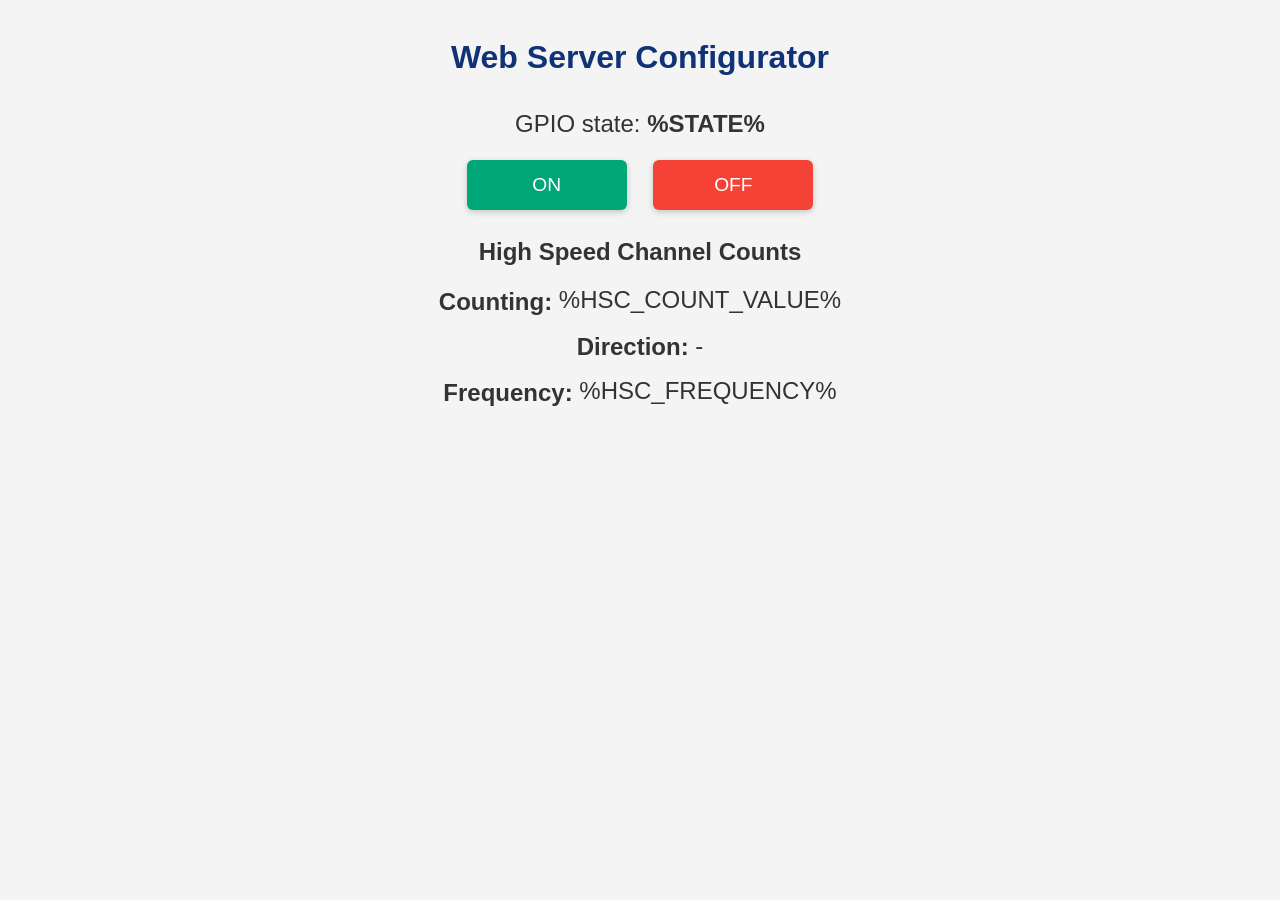
==== data/index.html @ 6841a21e "initial commit" ====
<!DOCTYPE html>
<html>
<head>
  <meta charset="UTF-8">
  <title>Web Server Configurator</title>
  <meta name="viewport" content="width=device-width, initial-scale=1">
  <link rel="stylesheet" type="text/css" href="style.css">
</head>
<body>
  <h1>Web Server Configurator</h1>

  <p>GPIO state: <strong><span id="state">%STATE%</span></strong></p>
  <p>
    <button class="button" id="btn-on" data-path="/on">ON</button>
    <button class="button button2" id="btn-off" data-path="/off">OFF</button>
  </p>

  <h2>
    <span class="sensor-labels">High Speed Channel Counts</span>
  </h2>

  <p>
    <span class="sensor-labels">Counting:</span>
    <span id="counter">%HSC_COUNT_VALUE%</span>
    
    
  </p>

  <p>
  <span class="sensor-labels">Direction:</span>
  <span id="direction">-</span>
  </p>
  
  <p>
    <span class="sensor-labels">Frequency:</span>
    <span id="frequency">%HSC_FREQUENCY%</span>
  </p>

  <!-- Scripts placed at end so DOM elements exist -->
  <script>
  // --- WebSocket setup ---
  const socket = new WebSocket("ws://" + window.location.host + "/ws");

  socket.addEventListener('open', () => console.log("ws opened"));
  socket.addEventListener('close', () => console.log("ws closed"));
  socket.addEventListener('error', (e) => console.error("ws err", e));

  // socket.addEventListener('message', (evt) => {
  //   console.log("WS raw payload:", evt.data, "type:", typeof evt.data);
  //   try {
  //     const data = JSON.parse(evt.data);
  //     const cntEl = document.getElementById("counter");
  //     const freqEl = document.getElementById("frequency");
  //     const stateEl = document.getElementById("state");

  //     if (cntEl && data.count !== undefined) cntEl.textContent = data.count;
  //     if (freqEl && data.freq !== undefined) freqEl.textContent = data.freq;
  //     if (stateEl && data.state !== undefined) stateEl.textContent = data.state;
  //   } catch(e) {
  //     console.warn("ws: can't parse", evt.data);
  //   }
  // });
  
  socket.addEventListener('message', (evt) => {
  try {
    const data = JSON.parse(evt.data);
    const cntEl = document.getElementById("counter");
    const freqEl = document.getElementById("frequency");
    const stateEl = document.getElementById("state");
    const dirEl = document.getElementById("direction");

    if (cntEl && data.count !== undefined) cntEl.textContent = data.count;
    if (freqEl && data.freq !== undefined) freqEl.textContent = data.freq;
    if (stateEl && data.state !== undefined) stateEl.textContent = data.state;
    if (dirEl && data.dir !== undefined) dirEl.textContent = data.dir; // CW / CCW / STOP
  } catch(e) {
    console.warn("ws: can't parse", evt.data);
  }
});

  // --- Toggle function used by buttons ---
  async function doToggle(path) {
    try {
      const res = await fetch(path, { cache: "no-store" });
      if (!res.ok) throw new Error('HTTP ' + res.status);
      const j = await res.json(); // expects {"state":"ON"} or {"state":"OFF"}

      // Update local DOM immediately (fast UI feedback)
      const stateEl = document.getElementById('state');
      if (stateEl && j.state) stateEl.textContent = j.state;

      console.log('Toggled, server returned', j);
    } catch (e) {
      console.error('toggle failed', e);
    }
  }

  // --- Attach event listeners to buttons ---
  document.getElementById('btn-on').addEventListener('click', (e) => {
    e.preventDefault();
    const path = e.currentTarget.dataset.path || '/on';
    doToggle(path);
  });

  document.getElementById('btn-off').addEventListener('click', (e) => {
    e.preventDefault();
    const path = e.currentTarget.dataset.path || '/off';
    doToggle(path);
  });

  </script>
</body>
</html>
---- data/style.css ----
/***
  Rui Santos & Sara Santos - Random Nerd Tutorials
  Complete project details at https://RandomNerdTutorials.com/esp32-web-server-littlefs/ 
***/

html {
  font-family: Arial;
  display: inline-block;
  margin: 0 auto;
  text-align: center;
  background-color: #f4f4f4;
  color: #333;
}

h1 {
  color: #0F3376;
  padding: 2vh 1rem;
  font-size: 2rem;
  margin-bottom: 1rem;
}

p {
  font-size: 1.5rem;
  margin: 1rem auto;
  max-width: 600px;
}

.button {
  display: inline-block;
  background-color: #00A676;
  border: none;
  border-radius: 6px;
  color: white;
  padding: 14px 32px;
  text-decoration: none;
  font-size: 1.2rem;
  margin: 6px 10px;
  cursor: pointer;
  transition: background-color 0.3s ease, transform 0.1s ease;
  box-shadow: 0 2px 6px rgba(0, 0, 0, 0.2);
  width: 160px;
}

.button:hover {
  background-color: #0077a8;
  transform: translateY(-1px);
}

.button2 {
  background-color: #f44336;
}

.button2:hover {
  background-color: #d9362c;
}

.units {
  font-size: 1.2rem;
  color: #555;
  margin-left: 4px;
}

.sensor-labels {
  font-size: 1.5rem;
  font-weight: bold;
  vertical-align: middle;
  padding-bottom: 15px;
}
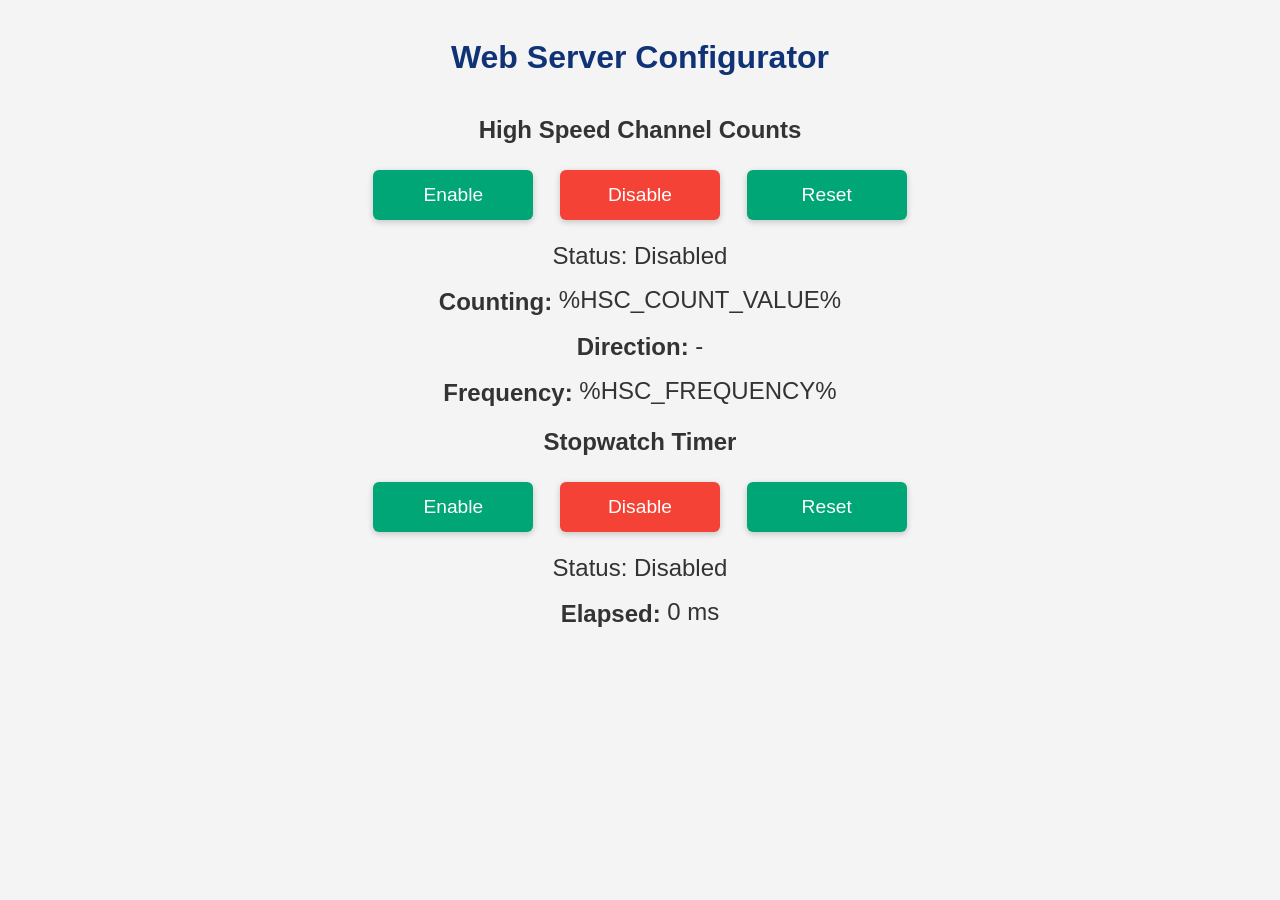
==== commit 0d4eda1f: "Add timer and counter functionality with web server integration" ====
--- a/data/index.html
+++ b/data/index.html
@@ -9,15 +9,16 @@
 <body>
   <h1>Web Server Configurator</h1>
 
-  <p>GPIO state: <strong><span id="state">%STATE%</span></strong></p>
-  <p>
-    <button class="button" id="btn-on" data-path="/on">ON</button>
-    <button class="button button2" id="btn-off" data-path="/off">OFF</button>
-  </p>
-
   <h2>
     <span class="sensor-labels">High Speed Channel Counts</span>
   </h2>
+
+  <p>
+    <button class="button" id="btn-counter-enable">Enable</button>
+    <button class="button button2" id="btn-counter-disable">Disable</button>
+    <button class="button" id="btn-counter-reset">Reset</button>
+  </p>
+  <p>Status: <span id="counter-status">Disabled</span></p>
 
   <p>
     <span class="sensor-labels">Counting:</span>
@@ -36,6 +37,20 @@
     <span id="frequency">%HSC_FREQUENCY%</span>
   </p>
 
+  <h2>
+    <span class="sensor-labels">Stopwatch Timer</span>
+  </h2>
+  <p>
+    <button class="button" id="btn-timer-enable">Enable</button>
+    <button class="button button2" id="btn-timer-disable">Disable</button>
+    <button class="button" id="btn-timer-reset">Reset</button>
+  </p>
+  <p>Status: <span id="timer-status">Disabled</span></p>
+  <p>
+      <span class="sensor-labels">Elapsed:</span>
+      <span id="timer-val">0</span> ms
+  </p>
+
   <!-- Scripts placed at end so DOM elements exist -->
   <script>
   // --- WebSocket setup ---
@@ -44,35 +59,31 @@
   socket.addEventListener('open', () => console.log("ws opened"));
   socket.addEventListener('close', () => console.log("ws closed"));
   socket.addEventListener('error', (e) => console.error("ws err", e));
-
-  // socket.addEventListener('message', (evt) => {
-  //   console.log("WS raw payload:", evt.data, "type:", typeof evt.data);
-  //   try {
-  //     const data = JSON.parse(evt.data);
-  //     const cntEl = document.getElementById("counter");
-  //     const freqEl = document.getElementById("frequency");
-  //     const stateEl = document.getElementById("state");
-
-  //     if (cntEl && data.count !== undefined) cntEl.textContent = data.count;
-  //     if (freqEl && data.freq !== undefined) freqEl.textContent = data.freq;
-  //     if (stateEl && data.state !== undefined) stateEl.textContent = data.state;
-  //   } catch(e) {
-  //     console.warn("ws: can't parse", evt.data);
-  //   }
-  // });
   
   socket.addEventListener('message', (evt) => {
   try {
     const data = JSON.parse(evt.data);
     const cntEl = document.getElementById("counter");
     const freqEl = document.getElementById("frequency");
-    const stateEl = document.getElementById("state");
     const dirEl = document.getElementById("direction");
+    const timerEl = document.getElementById("timer-val");
+    const cStatusEl = document.getElementById("counter-status");
+    const tStatusEl = document.getElementById("timer-status");
 
     if (cntEl && data.count !== undefined) cntEl.textContent = data.count;
     if (freqEl && data.freq !== undefined) freqEl.textContent = data.freq;
-    if (stateEl && data.state !== undefined) stateEl.textContent = data.state;
     if (dirEl && data.dir !== undefined) dirEl.textContent = data.dir; // CW / CCW / STOP
+    if (timerEl && data.timer !== undefined) timerEl.textContent = data.timer;
+    
+    if (cStatusEl && data.c_en !== undefined) {
+        cStatusEl.textContent = data.c_en ? "Enabled" : "Disabled";
+        cStatusEl.style.color = data.c_en ? "green" : "red";
+    }
+    if (tStatusEl && data.t_en !== undefined) {
+        tStatusEl.textContent = data.t_en ? "Enabled" : "Disabled";
+        tStatusEl.style.color = data.t_en ? "green" : "red";
+    }
+
   } catch(e) {
     console.warn("ws: can't parse", evt.data);
   }
@@ -83,11 +94,7 @@
     try {
       const res = await fetch(path, { cache: "no-store" });
       if (!res.ok) throw new Error('HTTP ' + res.status);
-      const j = await res.json(); // expects {"state":"ON"} or {"state":"OFF"}
-
-      // Update local DOM immediately (fast UI feedback)
-      const stateEl = document.getElementById('state');
-      if (stateEl && j.state) stateEl.textContent = j.state;
+      const j = await res.json(); 
 
       console.log('Toggled, server returned', j);
     } catch (e) {
@@ -96,16 +103,30 @@
   }
 
   // --- Attach event listeners to buttons ---
-  document.getElementById('btn-on').addEventListener('click', (e) => {
+  document.getElementById('btn-counter-enable').addEventListener('click', (e) => {
     e.preventDefault();
-    const path = e.currentTarget.dataset.path || '/on';
-    doToggle(path);
+    doToggle('/counter/enable');
+  });
+  document.getElementById('btn-counter-disable').addEventListener('click', (e) => {
+    e.preventDefault();
+    doToggle('/counter/disable');
+  });
+  document.getElementById('btn-counter-reset').addEventListener('click', (e) => {
+    e.preventDefault();
+    doToggle('/counter/reset');
   });
 
-  document.getElementById('btn-off').addEventListener('click', (e) => {
+  document.getElementById('btn-timer-enable').addEventListener('click', (e) => {
     e.preventDefault();
-    const path = e.currentTarget.dataset.path || '/off';
-    doToggle(path);
+    doToggle('/timer/enable');
+  });
+  document.getElementById('btn-timer-disable').addEventListener('click', (e) => {
+    e.preventDefault();
+    doToggle('/timer/disable');
+  });
+  document.getElementById('btn-timer-reset').addEventListener('click', (e) => {
+    e.preventDefault();
+    doToggle('/timer/reset');
   });
 
   </script>
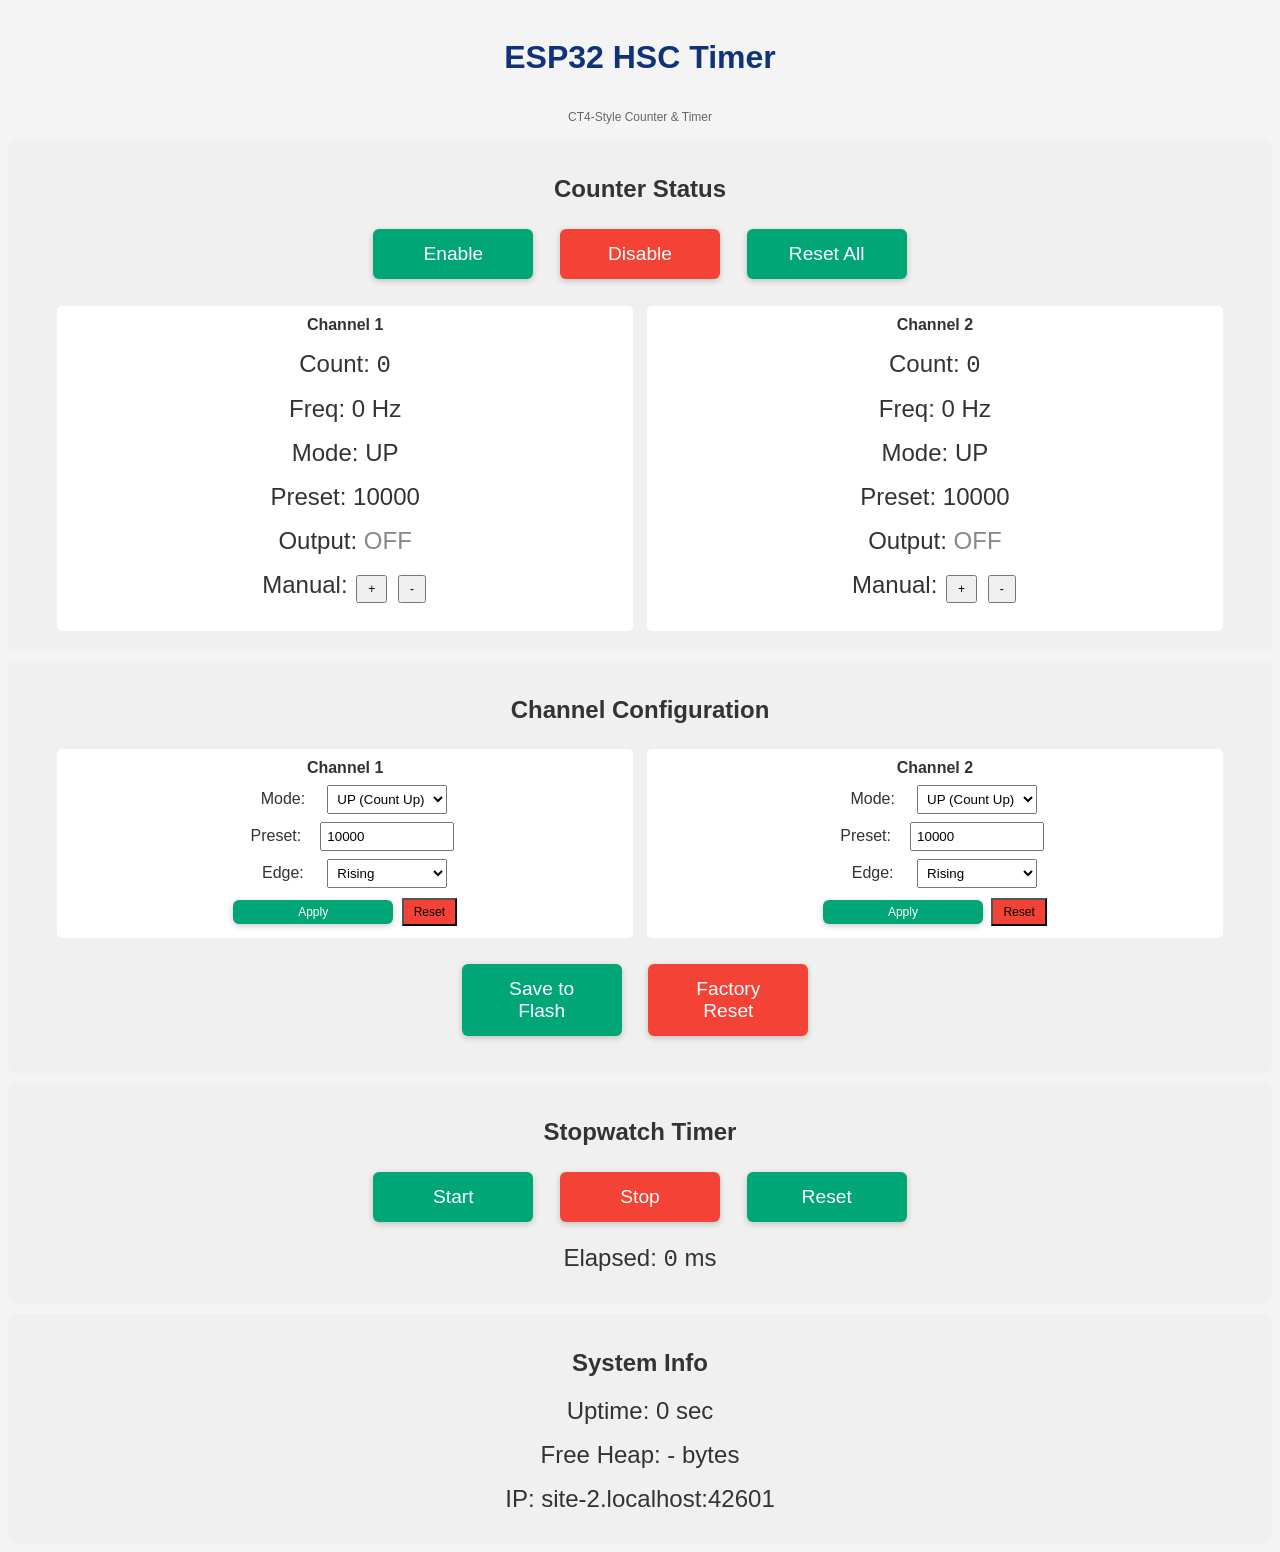
==== commit a074ecb0: "Add ui, oop, input mode etc" ====
--- a/data/index.html
+++ b/data/index.html
@@ -2,133 +2,276 @@
 <html>
 <head>
   <meta charset="UTF-8">
-  <title>Web Server Configurator</title>
+  <title>ESP32 HSC Timer - CT4 Style</title>
   <meta name="viewport" content="width=device-width, initial-scale=1">
   <link rel="stylesheet" type="text/css" href="style.css">
+  <style>
+    .config-section { background: #f0f0f0; padding: 15px; margin: 10px 0; border-radius: 8px; }
+    .channel-box { display: inline-block; width: 45%; vertical-align: top; margin: 5px; padding: 10px; background: #fff; border-radius: 5px; }
+    .form-row { margin: 8px 0; }
+    .form-row label { display: inline-block; width: 80px; }
+    .form-row select, .form-row input { width: 120px; padding: 5px; }
+    .btn-small { padding: 5px 10px; font-size: 12px; margin: 2px; }
+    .output-on { color: #0f0; font-weight: bold; }
+    .output-off { color: #888; }
+    .status-value { font-family: monospace; font-size: 24px; }
+    .ch-label { font-weight: bold; font-size: 16px; color: #333; }
+    #save-status { font-style: italic; color: #666; margin-left: 10px; }
+  </style>
 </head>
 <body>
-  <h1>Web Server Configurator</h1>
-
-  <h2>
-    <span class="sensor-labels">High Speed Channel Counts</span>
-  </h2>
-
-  <p>
-    <button class="button" id="btn-counter-enable">Enable</button>
-    <button class="button button2" id="btn-counter-disable">Disable</button>
-    <button class="button" id="btn-counter-reset">Reset</button>
-  </p>
-  <p>Status: <span id="counter-status">Disabled</span></p>
-
-  <p>
-    <span class="sensor-labels">Counting:</span>
-    <span id="counter">%HSC_COUNT_VALUE%</span>
+  <h1>ESP32 HSC Timer</h1>
+  <p style="font-size: 12px; color: #666;">CT4-Style Counter &amp; Timer</p>
+
+  <!-- Counter Status Section -->
+  <div class="config-section">
+    <h2>Counter Status</h2>
+    <p>
+      <button class="button" id="btn-counter-enable">Enable</button>
+      <button class="button button2" id="btn-counter-disable">Disable</button>
+      <button class="button" id="btn-counter-reset">Reset All</button>
+    </p>
+
+    <div class="channel-box">
+      <span class="ch-label">Channel 1</span>
+      <p>Count: <span class="status-value" id="ch1-count">0</span></p>
+      <p>Freq: <span id="ch1-freq">0</span> Hz</p>
+      <p>Mode: <span id="ch1-mode">UP</span></p>
+      <p>Preset: <span id="ch1-preset-display">10000</span></p>
+      <p>Output: <span id="ch1-output" class="output-off">OFF</span></p>
+      <p>
+        Manual:
+        <button class="btn-small" id="btn-ch1-plus">+</button>
+        <button class="btn-small" id="btn-ch1-minus">-</button>
+      </p>
+    </div>
+
+    <div class="channel-box">
+      <span class="ch-label">Channel 2</span>
+      <p>Count: <span class="status-value" id="ch2-count">0</span></p>
+      <p>Freq: <span id="ch2-freq">0</span> Hz</p>
+      <p>Mode: <span id="ch2-mode">UP</span></p>
+      <p>Preset: <span id="ch2-preset-display">10000</span></p>
+      <p>Output: <span id="ch2-output" class="output-off">OFF</span></p>
+      <p>
+        Manual:
+        <button class="btn-small" id="btn-ch2-plus">+</button>
+        <button class="btn-small" id="btn-ch2-minus">-</button>
+      </p>
+    </div>
+  </div>
+
+  <!-- Configuration Section -->
+  <div class="config-section">
+    <h2>Channel Configuration</h2>
     
+    <div class="channel-box">
+      <span class="ch-label">Channel 1</span>
+      <div class="form-row">
+        <label>Mode:</label>
+        <select id="cfg-ch1-mode">
+          <option value="UP">UP (Count Up)</option>
+          <option value="DN">DN (Count Down)</option>
+          <option value="UDA">UDA (Up/Down)</option>
+          <option value="UDC">UDC (Encoder)</option>
+        </select>
+      </div>
+      <div class="form-row">
+        <label>Preset:</label>
+        <input type="number" id="cfg-ch1-preset" value="10000" min="0">
+      </div>
+      <div class="form-row">
+        <label>Edge:</label>
+        <select id="cfg-ch1-edge">
+          <option value="RISING">Rising</option>
+          <option value="FALLING">Falling</option>
+          <option value="BOTH">Both</option>
+        </select>
+      </div>
+      <button class="btn-small button" id="btn-ch1-apply">Apply</button>
+      <button class="btn-small button2" id="btn-ch1-reset">Reset</button>
+    </div>
+
+    <div class="channel-box">
+      <span class="ch-label">Channel 2</span>
+      <div class="form-row">
+        <label>Mode:</label>
+        <select id="cfg-ch2-mode">
+          <option value="UP">UP (Count Up)</option>
+          <option value="DN">DN (Count Down)</option>
+          <option value="UDA">UDA (Up/Down)</option>
+          <option value="UDC">UDC (Encoder)</option>
+        </select>
+      </div>
+      <div class="form-row">
+        <label>Preset:</label>
+        <input type="number" id="cfg-ch2-preset" value="10000" min="0">
+      </div>
+      <div class="form-row">
+        <label>Edge:</label>
+        <select id="cfg-ch2-edge">
+          <option value="RISING">Rising</option>
+          <option value="FALLING">Falling</option>
+          <option value="BOTH">Both</option>
+        </select>
+      </div>
+      <button class="btn-small button" id="btn-ch2-apply">Apply</button>
+      <button class="btn-small button2" id="btn-ch2-reset">Reset</button>
+    </div>
     
-  </p>
-
-  <p>
-  <span class="sensor-labels">Direction:</span>
-  <span id="direction">-</span>
-  </p>
-  
-  <p>
-    <span class="sensor-labels">Frequency:</span>
-    <span id="frequency">%HSC_FREQUENCY%</span>
-  </p>
-
-  <h2>
-    <span class="sensor-labels">Stopwatch Timer</span>
-  </h2>
-  <p>
-    <button class="button" id="btn-timer-enable">Enable</button>
-    <button class="button button2" id="btn-timer-disable">Disable</button>
-    <button class="button" id="btn-timer-reset">Reset</button>
-  </p>
-  <p>Status: <span id="timer-status">Disabled</span></p>
-  <p>
-      <span class="sensor-labels">Elapsed:</span>
-      <span id="timer-val">0</span> ms
-  </p>
-
-  <!-- Scripts placed at end so DOM elements exist -->
+    <p style="margin-top: 15px;">
+      <button class="button" id="btn-save-nvs">Save to Flash</button>
+      <button class="button button2" id="btn-factory-reset">Factory Reset</button>
+      <span id="save-status"></span>
+    </p>
+  </div>
+
+  <!-- Timer Section -->
+  <div class="config-section">
+    <h2>Stopwatch Timer</h2>
+    <p>
+      <button class="button" id="btn-timer-enable">Start</button>
+      <button class="button button2" id="btn-timer-disable">Stop</button>
+      <button class="button" id="btn-timer-reset">Reset</button>
+    </p>
+    <p>Elapsed: <span class="status-value" id="timer-val">0</span> ms</p>
+  </div>
+
+  <!-- System Info -->
+  <div class="config-section">
+    <h2>System Info</h2>
+    <p>Uptime: <span id="sys-uptime">0</span> sec</p>
+    <p>Free Heap: <span id="sys-heap">-</span> bytes</p>
+    <p>IP: <span id="sys-ip">-</span></p>
+  </div>
+
   <script>
   // --- WebSocket setup ---
   const socket = new WebSocket("ws://" + window.location.host + "/ws");
-
-  socket.addEventListener('open', () => console.log("ws opened"));
+  
+  socket.addEventListener('open', () => console.log("ws connected"));
   socket.addEventListener('close', () => console.log("ws closed"));
-  socket.addEventListener('error', (e) => console.error("ws err", e));
+  socket.addEventListener('error', (e) => console.error("ws error", e));
   
   socket.addEventListener('message', (evt) => {
-  try {
-    const data = JSON.parse(evt.data);
-    const cntEl = document.getElementById("counter");
-    const freqEl = document.getElementById("frequency");
-    const dirEl = document.getElementById("direction");
-    const timerEl = document.getElementById("timer-val");
-    const cStatusEl = document.getElementById("counter-status");
-    const tStatusEl = document.getElementById("timer-status");
-
-    if (cntEl && data.count !== undefined) cntEl.textContent = data.count;
-    if (freqEl && data.freq !== undefined) freqEl.textContent = data.freq;
-    if (dirEl && data.dir !== undefined) dirEl.textContent = data.dir; // CW / CCW / STOP
-    if (timerEl && data.timer !== undefined) timerEl.textContent = data.timer;
-    
-    if (cStatusEl && data.c_en !== undefined) {
-        cStatusEl.textContent = data.c_en ? "Enabled" : "Disabled";
-        cStatusEl.style.color = data.c_en ? "green" : "red";
+    try {
+      const d = JSON.parse(evt.data);
+      
+      // Channel 1 data
+      if (d.ch1_count !== undefined) document.getElementById("ch1-count").textContent = d.ch1_count;
+      if (d.ch1_freq !== undefined) document.getElementById("ch1-freq").textContent = d.ch1_freq;
+      if (d.ch1_mode !== undefined) document.getElementById("ch1-mode").textContent = d.ch1_mode;
+      if (d.ch1_preset !== undefined) document.getElementById("ch1-preset-display").textContent = d.ch1_preset;
+      if (d.ch1_out !== undefined) {
+        const el = document.getElementById("ch1-output");
+        el.textContent = d.ch1_out ? "ON" : "OFF";
+        el.className = d.ch1_out ? "output-on" : "output-off";
+      }
+      
+      // Channel 2 data
+      if (d.ch2_count !== undefined) document.getElementById("ch2-count").textContent = d.ch2_count;
+      if (d.ch2_freq !== undefined) document.getElementById("ch2-freq").textContent = d.ch2_freq;
+      if (d.ch2_mode !== undefined) document.getElementById("ch2-mode").textContent = d.ch2_mode;
+      if (d.ch2_preset !== undefined) document.getElementById("ch2-preset-display").textContent = d.ch2_preset;
+      if (d.ch2_out !== undefined) {
+        const el = document.getElementById("ch2-output");
+        el.textContent = d.ch2_out ? "ON" : "OFF";
+        el.className = d.ch2_out ? "output-on" : "output-off";
+      }
+      
+      // Timer
+      if (d.timer !== undefined) document.getElementById("timer-val").textContent = d.timer;
+      
+      // System info
+      if (d.uptime !== undefined) document.getElementById("sys-uptime").textContent = d.uptime;
+      if (d.heap !== undefined) document.getElementById("sys-heap").textContent = d.heap;
+      
+      // Config sync (only update input if it's not currently focused)
+      if (d.ch1_preset !== undefined && document.activeElement.id !== "cfg-ch1-preset") {
+        document.getElementById("cfg-ch1-preset").value = d.ch1_preset;
+      }
+      if (d.ch2_preset !== undefined && document.activeElement.id !== "cfg-ch2-preset") {
+        document.getElementById("cfg-ch2-preset").value = d.ch2_preset;
+      }
+      
+    } catch(e) {
+      console.warn("ws parse error:", evt.data);
     }
-    if (tStatusEl && data.t_en !== undefined) {
-        tStatusEl.textContent = data.t_en ? "Enabled" : "Disabled";
-        tStatusEl.style.color = data.t_en ? "green" : "red";
-    }
-
-  } catch(e) {
-    console.warn("ws: can't parse", evt.data);
-  }
-});
-
-  // --- Toggle function used by buttons ---
-  async function doToggle(path) {
+  });
+
+  // --- API helper ---
+  async function apiCall(path, showStatus = false) {
     try {
       const res = await fetch(path, { cache: "no-store" });
       if (!res.ok) throw new Error('HTTP ' + res.status);
-      const j = await res.json(); 
-
-      console.log('Toggled, server returned', j);
+      const j = await res.json();
+      if (showStatus) {
+        document.getElementById("save-status").textContent = j.status || "OK";
+        setTimeout(() => document.getElementById("save-status").textContent = "", 3000);
+      }
+      return j;
     } catch (e) {
-      console.error('toggle failed', e);
+      console.error('API failed:', path, e);
+      if (showStatus) document.getElementById("save-status").textContent = "Error!";
     }
   }
 
-  // --- Attach event listeners to buttons ---
-  document.getElementById('btn-counter-enable').addEventListener('click', (e) => {
-    e.preventDefault();
-    doToggle('/counter/enable');
-  });
-  document.getElementById('btn-counter-disable').addEventListener('click', (e) => {
-    e.preventDefault();
-    doToggle('/counter/disable');
-  });
-  document.getElementById('btn-counter-reset').addEventListener('click', (e) => {
-    e.preventDefault();
-    doToggle('/counter/reset');
-  });
-
-  document.getElementById('btn-timer-enable').addEventListener('click', (e) => {
-    e.preventDefault();
-    doToggle('/timer/enable');
-  });
-  document.getElementById('btn-timer-disable').addEventListener('click', (e) => {
-    e.preventDefault();
-    doToggle('/timer/disable');
-  });
-  document.getElementById('btn-timer-reset').addEventListener('click', (e) => {
-    e.preventDefault();
-    doToggle('/timer/reset');
-  });
-
+  // --- Counter controls ---
+  document.getElementById('btn-counter-enable').onclick = () => apiCall('/counter/enable');
+  document.getElementById('btn-counter-disable').onclick = () => apiCall('/counter/disable');
+  document.getElementById('btn-counter-reset').onclick = () => apiCall('/counter/reset');
+
+  // --- Manual Counter controls ---
+  document.getElementById('btn-ch1-plus').onclick = () => apiCall('/counter/manual/1/plus');
+  document.getElementById('btn-ch1-minus').onclick = () => apiCall('/counter/manual/1/minus');
+  document.getElementById('btn-ch2-plus').onclick = () => apiCall('/counter/manual/2/plus');
+  document.getElementById('btn-ch2-minus').onclick = () => apiCall('/counter/manual/2/minus');
+
+  // --- Timer controls ---
+  document.getElementById('btn-timer-enable').onclick = () => apiCall('/timer/enable');
+  document.getElementById('btn-timer-disable').onclick = () => apiCall('/timer/disable');
+  document.getElementById('btn-timer-reset').onclick = () => apiCall('/timer/reset');
+
+  // --- Channel 1 config ---
+  document.getElementById('btn-ch1-apply').onclick = () => {
+    const mode = document.getElementById('cfg-ch1-mode').value;
+    const preset = document.getElementById('cfg-ch1-preset').value;
+    const edge = document.getElementById('cfg-ch1-edge').value;
+    apiCall(`/config/ch1?mode=${mode}&preset=${preset}&edge=${edge}`, true);
+  };
+  document.getElementById('btn-ch1-reset').onclick = () => apiCall('/counter/reset/1');
+
+  // --- Channel 2 config ---
+  document.getElementById('btn-ch2-apply').onclick = () => {
+    const mode = document.getElementById('cfg-ch2-mode').value;
+    const preset = document.getElementById('cfg-ch2-preset').value;
+    const edge = document.getElementById('cfg-ch2-edge').value;
+    apiCall(`/config/ch2?mode=${mode}&preset=${preset}&edge=${edge}`, true);
+  };
+  document.getElementById('btn-ch2-reset').onclick = () => apiCall('/counter/reset/2');
+
+  // --- NVS controls ---
+  document.getElementById('btn-save-nvs').onclick = () => apiCall('/config/save', true);
+  document.getElementById('btn-factory-reset').onclick = () => {
+    if (confirm("Reset all settings to factory defaults?")) {
+      apiCall('/config/factory', true);
+    }
+  };
+
+  // --- Get initial config ---
+  window.onload = () => {
+    apiCall('/config/get').then(cfg => {
+      if (cfg) {
+        if (cfg.ch1_mode) document.getElementById('cfg-ch1-mode').value = cfg.ch1_mode;
+        if (cfg.ch1_preset) document.getElementById('cfg-ch1-preset').value = cfg.ch1_preset;
+        if (cfg.ch1_edge) document.getElementById('cfg-ch1-edge').value = cfg.ch1_edge;
+        if (cfg.ch2_mode) document.getElementById('cfg-ch2-mode').value = cfg.ch2_mode;
+        if (cfg.ch2_preset) document.getElementById('cfg-ch2-preset').value = cfg.ch2_preset;
+        if (cfg.ch2_edge) document.getElementById('cfg-ch2-edge').value = cfg.ch2_edge;
+      }
+    });
+    document.getElementById('sys-ip').textContent = window.location.host;
+  };
   </script>
 </body>
 </html>
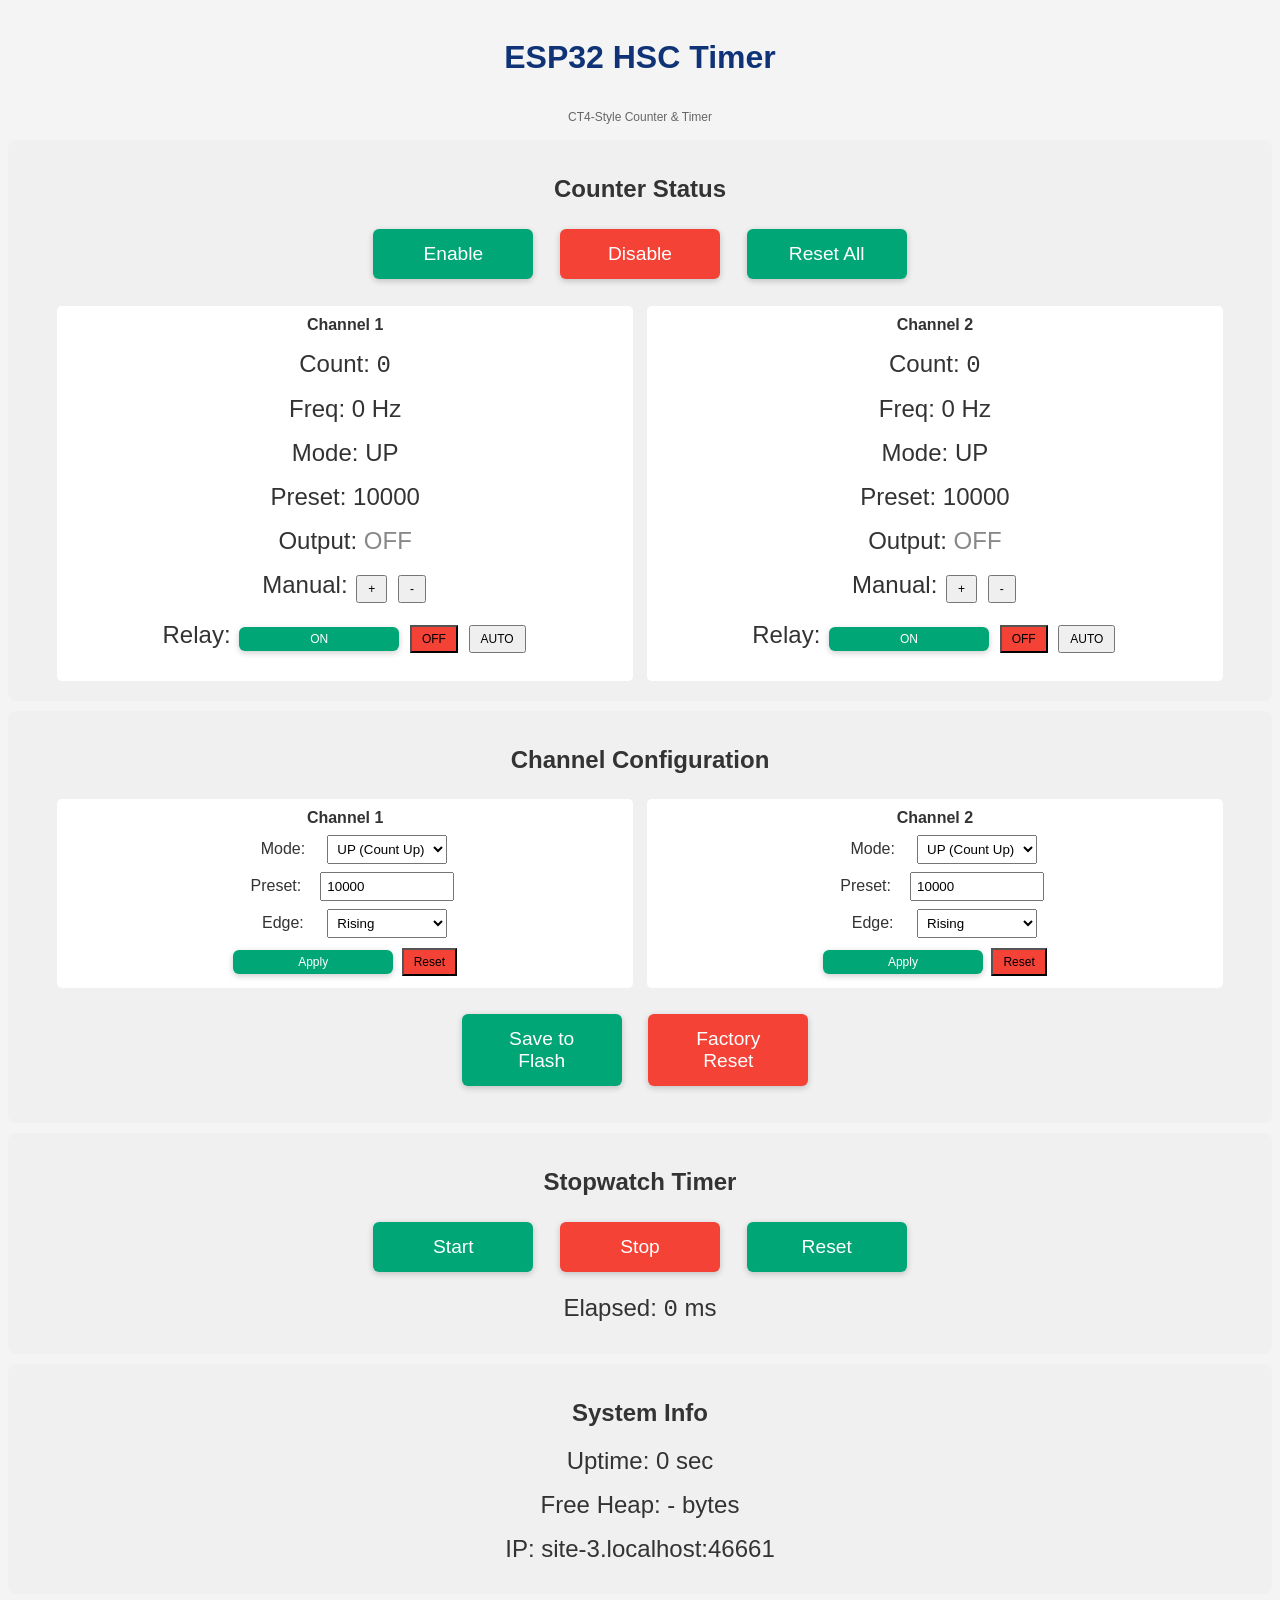
==== commit 82050d97: "Update tft shadow number and fix modbus register frequency to 2 Word" ====
--- a/data/index.html
+++ b/data/index.html
@@ -44,6 +44,12 @@
         <button class="btn-small" id="btn-ch1-plus">+</button>
         <button class="btn-small" id="btn-ch1-minus">-</button>
       </p>
+      <p>
+        Relay:
+        <button class="btn-small button" id="btn-ch1-out-on">ON</button>
+        <button class="btn-small button2" id="btn-ch1-out-off">OFF</button>
+        <button class="btn-small" id="btn-ch1-out-auto">AUTO</button>
+      </p>
     </div>
 
     <div class="channel-box">
@@ -57,6 +63,12 @@
         Manual:
         <button class="btn-small" id="btn-ch2-plus">+</button>
         <button class="btn-small" id="btn-ch2-minus">-</button>
+      </p>
+      <p>
+        Relay:
+        <button class="btn-small button" id="btn-ch2-out-on">ON</button>
+        <button class="btn-small button2" id="btn-ch2-out-off">OFF</button>
+        <button class="btn-small" id="btn-ch2-out-auto">AUTO</button>
       </p>
     </div>
   </div>
@@ -226,6 +238,12 @@
   document.getElementById('btn-ch1-minus').onclick = () => apiCall('/counter/manual/1/minus');
   document.getElementById('btn-ch2-plus').onclick = () => apiCall('/counter/manual/2/plus');
   document.getElementById('btn-ch2-minus').onclick = () => apiCall('/counter/manual/2/minus');
+  document.getElementById('btn-ch1-out-on').onclick = () => apiCall('/output/1/on');
+  document.getElementById('btn-ch1-out-off').onclick = () => apiCall('/output/1/off');
+  document.getElementById('btn-ch1-out-auto').onclick = () => apiCall('/output/1/auto');
+  document.getElementById('btn-ch2-out-on').onclick = () => apiCall('/output/2/on');
+  document.getElementById('btn-ch2-out-off').onclick = () => apiCall('/output/2/off');
+  document.getElementById('btn-ch2-out-auto').onclick = () => apiCall('/output/2/auto');
 
   // --- Timer controls ---
   document.getElementById('btn-timer-enable').onclick = () => apiCall('/timer/enable');
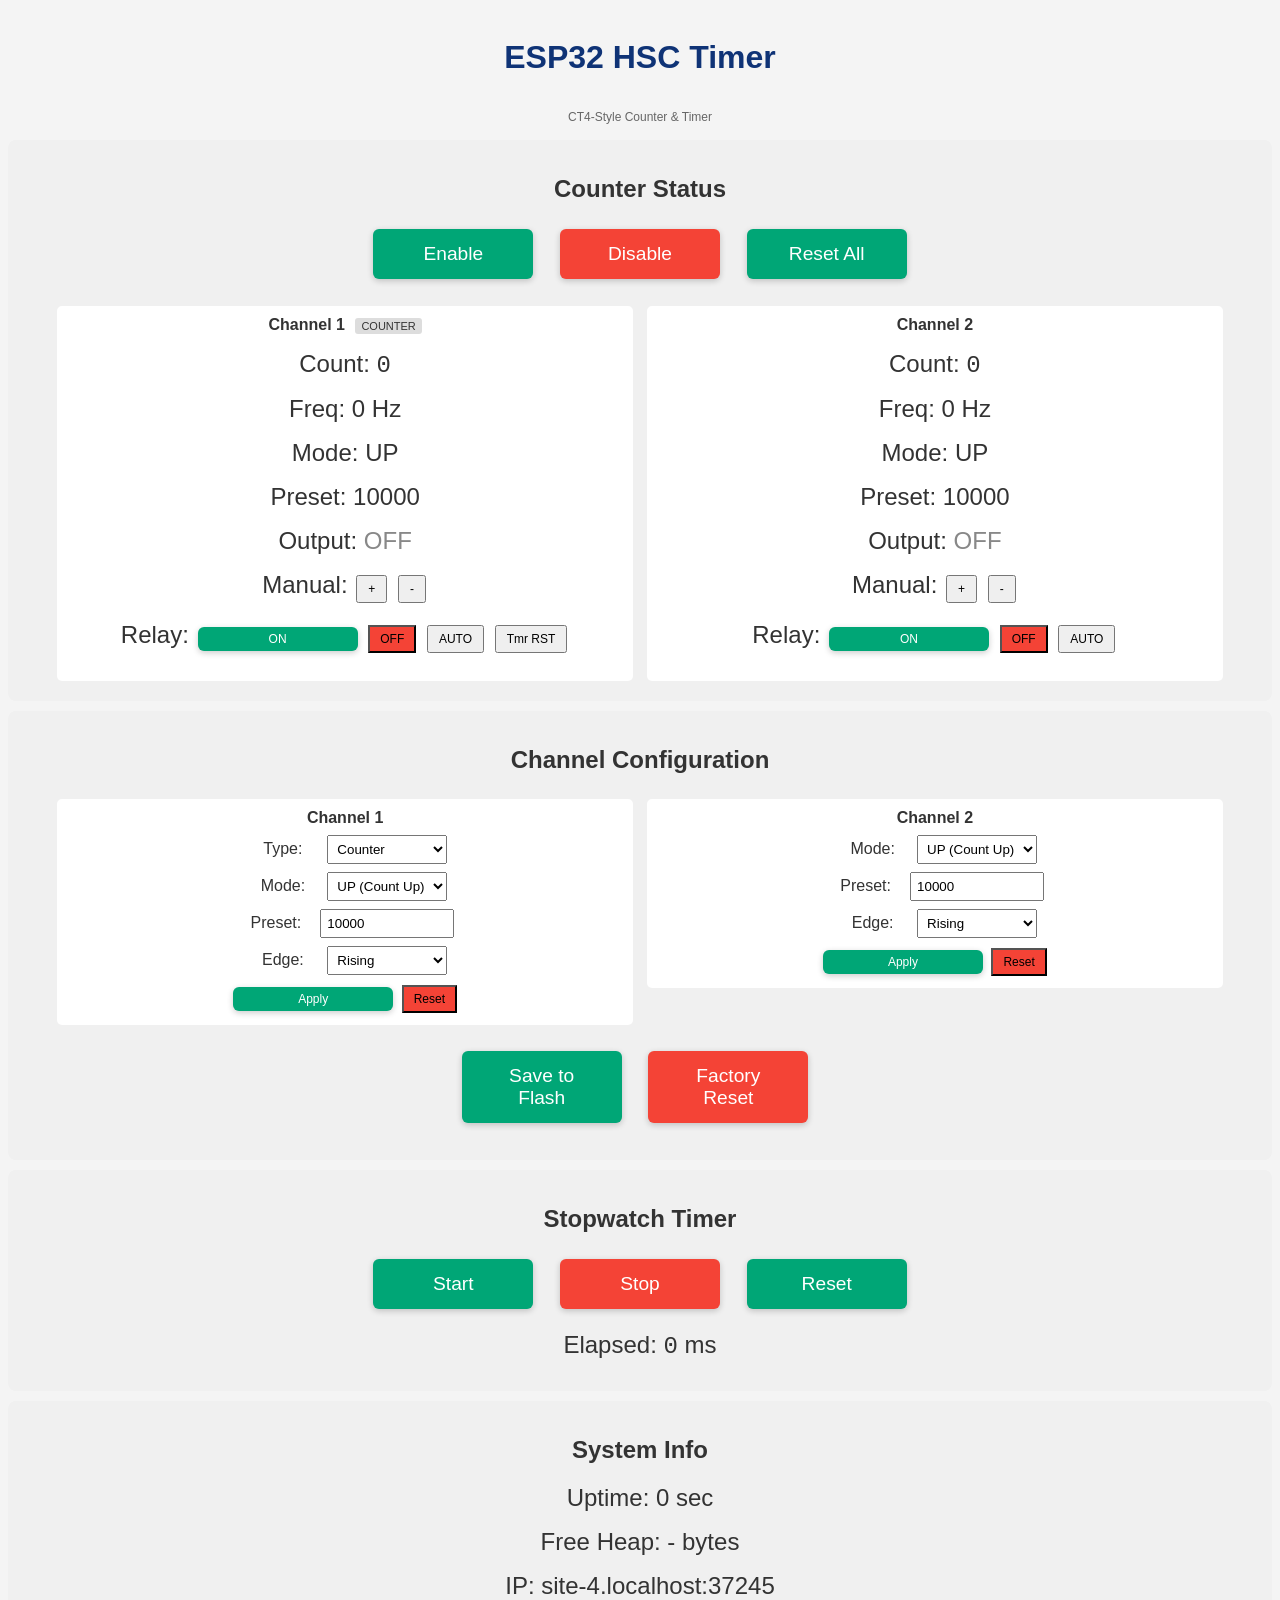
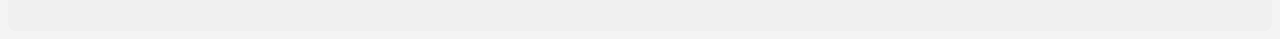
==== commit 6485fd37: "add touchscreen and webserver change timer/counter mode for channel 1" ====
--- a/data/index.html
+++ b/data/index.html
@@ -17,6 +17,13 @@
     .status-value { font-family: monospace; font-size: 24px; }
     .ch-label { font-weight: bold; font-size: 16px; color: #333; }
     #save-status { font-style: italic; color: #666; margin-left: 10px; }
+    .hidden { display: none; }
+    .mode-badge { font-size: 11px; padding: 2px 6px; border-radius: 3px; background: #ddd; color: #333; margin-left: 6px; }
+    .mode-badge.timer { background: #2a6ebb; color: #fff; }
+    .timer-panel { border-top: 1px dashed #bbb; margin-top: 10px; padding-top: 8px; }
+    .t-state { font-family: monospace; font-weight: bold; }
+    /* Unsaved edit: the device no longer overwrites this box until Apply */
+    input.dirty, select.dirty { background: #fff8d0; border: 1px solid #d4a017; }
   </style>
 </head>
 <body>
@@ -34,12 +41,26 @@
 
     <div class="channel-box">
       <span class="ch-label">Channel 1</span>
-      <p>Count: <span class="status-value" id="ch1-count">0</span></p>
-      <p>Freq: <span id="ch1-freq">0</span> Hz</p>
-      <p>Mode: <span id="ch1-mode">UP</span></p>
-      <p>Preset: <span id="ch1-preset-display">10000</span></p>
+      <span class="mode-badge" id="ch1-mode-badge">COUNTER</span>
+
+      <!-- Counter readouts (hidden in timer mode) -->
+      <div id="ch1-counter-status">
+        <p>Count: <span class="status-value" id="ch1-count">0</span></p>
+        <p>Freq: <span id="ch1-freq">0</span> Hz</p>
+        <p>Mode: <span id="ch1-mode">UP</span></p>
+        <p>Preset: <span id="ch1-preset-display">10000</span></p>
+      </div>
+
+      <!-- Timer readouts (hidden in counter mode) -->
+      <div id="ch1-timer-status" class="hidden">
+        <p>Remaining: <span class="status-value" id="t-remaining">0</span> s</p>
+        <p>Setpoint: <span id="t-setpoint-display">10</span> s</p>
+        <p>State: <span class="t-state" id="t-state">IDLE</span></p>
+        <p>Out mode: <span id="t-outmode-display">LATCH</span></p>
+      </div>
+
       <p>Output: <span id="ch1-output" class="output-off">OFF</span></p>
-      <p>
+      <p id="ch1-manual-row">
         Manual:
         <button class="btn-small" id="btn-ch1-plus">+</button>
         <button class="btn-small" id="btn-ch1-minus">-</button>
@@ -49,6 +70,7 @@
         <button class="btn-small button" id="btn-ch1-out-on">ON</button>
         <button class="btn-small button2" id="btn-ch1-out-off">OFF</button>
         <button class="btn-small" id="btn-ch1-out-auto">AUTO</button>
+        <button class="btn-small" id="btn-ch1-timer-reset">Tmr RST</button>
       </p>
     </div>
 
@@ -80,26 +102,57 @@
     <div class="channel-box">
       <span class="ch-label">Channel 1</span>
       <div class="form-row">
-        <label>Mode:</label>
-        <select id="cfg-ch1-mode">
-          <option value="UP">UP (Count Up)</option>
-          <option value="DN">DN (Count Down)</option>
-          <option value="UDA">UDA (Up/Down)</option>
-          <option value="UDC">UDC (Encoder)</option>
+        <label>Type:</label>
+        <select id="cfg-ch1-type">
+          <option value="counter">Counter</option>
+          <option value="timer">Timer</option>
         </select>
       </div>
-      <div class="form-row">
-        <label>Preset:</label>
-        <input type="number" id="cfg-ch1-preset" value="10000" min="0">
-      </div>
-      <div class="form-row">
-        <label>Edge:</label>
-        <select id="cfg-ch1-edge">
-          <option value="RISING">Rising</option>
-          <option value="FALLING">Falling</option>
-          <option value="BOTH">Both</option>
-        </select>
-      </div>
+
+      <!-- Counter settings (disabled in timer mode) -->
+      <div id="cfg-ch1-counter">
+        <div class="form-row">
+          <label>Mode:</label>
+          <select id="cfg-ch1-mode">
+            <option value="UP">UP (Count Up)</option>
+            <option value="DN">DN (Count Down)</option>
+            <option value="UDA">UDA (Up/Down)</option>
+            <option value="UDC">UDC (Encoder)</option>
+          </select>
+        </div>
+        <div class="form-row">
+          <label>Preset:</label>
+          <input type="number" id="cfg-ch1-preset" value="10000" min="0">
+        </div>
+        <div class="form-row">
+          <label>Edge:</label>
+          <select id="cfg-ch1-edge">
+            <option value="RISING">Rising</option>
+            <option value="FALLING">Falling</option>
+            <option value="BOTH">Both</option>
+          </select>
+        </div>
+      </div>
+
+      <!-- Timer settings (visible in timer mode) -->
+      <div id="cfg-ch1-timer" class="timer-panel hidden">
+        <div class="form-row">
+          <label>Setpoint:</label>
+          <input type="number" id="cfg-ch1-tset" value="10" min="0" max="99999"> <span style="font-size:11px;color:#666;">sec</span>
+        </div>
+        <div class="form-row">
+          <label>Delay Off:</label>
+          <input type="number" id="cfg-ch1-tdelay" value="5" min="0" max="99999"> <span style="font-size:11px;color:#666;">sec</span>
+        </div>
+        <div class="form-row">
+          <label>Out Mode:</label>
+          <select id="cfg-ch1-toutmode">
+            <option value="latch">Latching</option>
+            <option value="delayoff">Delay Off</option>
+          </select>
+        </div>
+      </div>
+
       <button class="btn-small button" id="btn-ch1-apply">Apply</button>
       <button class="btn-small button2" id="btn-ch1-reset">Reset</button>
     </div>
@@ -158,6 +211,67 @@
   </div>
 
   <script>
+  // --- Edited-field tracking ---
+  // The device pushes state over the WebSocket several times a second. Without
+  // this, any value you type gets overwritten as soon as the next push arrives.
+  // A field you have touched is "dirty" and is left alone until Apply succeeds.
+  const dirtyFields = new Set();
+
+  const EDITABLE_FIELDS = [
+    "cfg-ch1-preset", "cfg-ch1-tset", "cfg-ch1-tdelay", "cfg-ch1-toutmode",
+    "cfg-ch1-mode", "cfg-ch1-edge",
+    "cfg-ch2-preset", "cfg-ch2-mode", "cfg-ch2-edge"
+  ];
+
+  EDITABLE_FIELDS.forEach(id => {
+    const el = document.getElementById(id);
+    if (!el) return;
+    el.addEventListener("input", () => {
+      dirtyFields.add(id);
+      el.classList.add("dirty");
+    });
+  });
+
+  // Called after a successful Apply - the device now holds these values.
+  function clearDirty(ids) {
+    ids.forEach(id => {
+      dirtyFields.delete(id);
+      const el = document.getElementById(id);
+      if (el) el.classList.remove("dirty");
+    });
+  }
+
+  // Write a device value into a config field, unless the user is editing it.
+  function syncField(id, value) {
+    if (value === undefined || value === null) return;
+    if (dirtyFields.has(id)) return;               // unsaved local edit
+    if (document.activeElement.id === id) return;  // actively focused
+    const el = document.getElementById(id);
+    if (el) el.value = value;
+  }
+
+  // --- CH1 counter/timer view switching ---
+  let ch1IsTimer = false;
+
+  function applyCh1Type(isTimer) {
+    ch1IsTimer = isTimer;
+
+    document.getElementById("ch1-counter-status").classList.toggle("hidden", isTimer);
+    document.getElementById("ch1-timer-status").classList.toggle("hidden", !isTimer);
+    document.getElementById("ch1-manual-row").classList.toggle("hidden", isTimer);
+    document.getElementById("cfg-ch1-counter").classList.toggle("hidden", isTimer);
+    document.getElementById("cfg-ch1-timer").classList.toggle("hidden", !isTimer);
+
+    const badge = document.getElementById("ch1-mode-badge");
+    badge.textContent = isTimer ? "TIMER" : "COUNTER";
+    badge.className = isTimer ? "mode-badge timer" : "mode-badge";
+
+    // Keep the type selector in sync when the change came from the device
+    const sel = document.getElementById("cfg-ch1-type");
+    const want = isTimer ? "timer" : "counter";
+    if (sel.value !== want) sel.value = want;
+  }
+
   // --- WebSocket setup ---
   const socket = new WebSocket("ws://" + window.location.host + "/ws");
   
@@ -179,6 +293,16 @@
         el.textContent = d.ch1_out ? "ON" : "OFF";
         el.className = d.ch1_out ? "output-on" : "output-off";
       }
+
+      // Channel 1 timer mode
+      if (d.ch1_mode_type !== undefined) applyCh1Type(d.ch1_mode_type === "TIMER");
+      if (d.t_remaining !== undefined) document.getElementById("t-remaining").textContent = d.t_remaining;
+      if (d.t_setpoint !== undefined) document.getElementById("t-setpoint-display").textContent = d.t_setpoint;
+      if (d.t_state !== undefined) document.getElementById("t-state").textContent = d.t_state;
+      if (d.t_outmode !== undefined) {
+        document.getElementById("t-outmode-display").textContent =
+          d.t_outmode === "LATCH" ? "LATCHING" : "DELAY OFF";
+      }
       
       // Channel 2 data
       if (d.ch2_count !== undefined) document.getElementById("ch2-count").textContent = d.ch2_count;
@@ -198,21 +322,22 @@
       if (d.uptime !== undefined) document.getElementById("sys-uptime").textContent = d.uptime;
       if (d.heap !== undefined) document.getElementById("sys-heap").textContent = d.heap;
       
-      // Config sync (only update input if it's not currently focused)
-      if (d.ch1_preset !== undefined && document.activeElement.id !== "cfg-ch1-preset") {
-        document.getElementById("cfg-ch1-preset").value = d.ch1_preset;
-      }
-      if (d.ch2_preset !== undefined && document.activeElement.id !== "cfg-ch2-preset") {
-        document.getElementById("cfg-ch2-preset").value = d.ch2_preset;
-      }
-      
+      // Config sync - skips fields you are editing (see syncField)
+      syncField("cfg-ch1-preset", d.ch1_preset);
+      syncField("cfg-ch2-preset", d.ch2_preset);
+      syncField("cfg-ch1-tset", d.t_setpoint);
+      syncField("cfg-ch1-tdelay", d.t_delay);
+      if (d.t_outmode !== undefined) {
+        syncField("cfg-ch1-toutmode", d.t_outmode === "LATCH" ? "latch" : "delayoff");
+      }
+
     } catch(e) {
       console.warn("ws parse error:", evt.data);
     }
   });
 
   // --- API helper ---
-  async function apiCall(path, showStatus = false) {
+  async function apiCall(path, showStatus = false, clearIds = []) {
     try {
       const res = await fetch(path, { cache: "no-store" });
       if (!res.ok) throw new Error('HTTP ' + res.status);
@@ -221,6 +346,9 @@
         document.getElementById("save-status").textContent = j.status || "OK";
         setTimeout(() => document.getElementById("save-status").textContent = "", 3000);
       }
+      // On success the device holds the new values, so re-arm sync for the
+      // fields this call configured. The follow-up ws push fills them in.
+      clearDirty(clearIds);
       return j;
     } catch (e) {
       console.error('API failed:', path, e);
@@ -251,20 +379,43 @@
   document.getElementById('btn-timer-reset').onclick = () => apiCall('/timer/reset');
 
   // --- Channel 1 config ---
+  // Switching type takes effect immediately so the device hands GPIO25 over
+  // to the right owner before any other setting is applied.
+  document.getElementById('cfg-ch1-type').onchange = (e) => {
+    const type = e.target.value;
+    applyCh1Type(type === "timer");
+    apiCall(`/ch1/mode?type=${type}`, true);
+  };
+
   document.getElementById('btn-ch1-apply').onclick = () => {
-    const mode = document.getElementById('cfg-ch1-mode').value;
-    const preset = document.getElementById('cfg-ch1-preset').value;
-    const edge = document.getElementById('cfg-ch1-edge').value;
-    apiCall(`/config/ch1?mode=${mode}&preset=${preset}&edge=${edge}`, true);
+    if (ch1IsTimer) {
+      const sec = document.getElementById('cfg-ch1-tset').value;
+      const delay = document.getElementById('cfg-ch1-tdelay').value;
+      const outmode = document.getElementById('cfg-ch1-toutmode').value;
+      apiCall(`/ch1/timer/set?sec=${sec}&delay=${delay}&outmode=${outmode}`, true,
+              ['cfg-ch1-tset', 'cfg-ch1-tdelay', 'cfg-ch1-toutmode']);
+    } else {
+      const mode = document.getElementById('cfg-ch1-mode').value;
+      const preset = document.getElementById('cfg-ch1-preset').value;
+      const edge = document.getElementById('cfg-ch1-edge').value;
+      apiCall(`/config/ch1?mode=${mode}&preset=${preset}&edge=${edge}`, true,
+              ['cfg-ch1-mode', 'cfg-ch1-preset', 'cfg-ch1-edge']);
+    }
   };
-  document.getElementById('btn-ch1-reset').onclick = () => apiCall('/counter/reset/1');
+
+  // Reset clears the timer output in timer mode, the count in counter mode
+  document.getElementById('btn-ch1-reset').onclick = () =>
+    apiCall(ch1IsTimer ? '/ch1/timer/reset' : '/counter/reset/1');
+
+  document.getElementById('btn-ch1-timer-reset').onclick = () => apiCall('/ch1/timer/reset');
 
   // --- Channel 2 config ---
   document.getElementById('btn-ch2-apply').onclick = () => {
     const mode = document.getElementById('cfg-ch2-mode').value;
     const preset = document.getElementById('cfg-ch2-preset').value;
     const edge = document.getElementById('cfg-ch2-edge').value;
-    apiCall(`/config/ch2?mode=${mode}&preset=${preset}&edge=${edge}`, true);
+    apiCall(`/config/ch2?mode=${mode}&preset=${preset}&edge=${edge}`, true,
+            ['cfg-ch2-mode', 'cfg-ch2-preset', 'cfg-ch2-edge']);
   };
   document.getElementById('btn-ch2-reset').onclick = () => apiCall('/counter/reset/2');
 
@@ -286,6 +437,15 @@
         if (cfg.ch2_mode) document.getElementById('cfg-ch2-mode').value = cfg.ch2_mode;
         if (cfg.ch2_preset) document.getElementById('cfg-ch2-preset').value = cfg.ch2_preset;
         if (cfg.ch2_edge) document.getElementById('cfg-ch2-edge').value = cfg.ch2_edge;
+
+        // CH1 timer settings (use != null so a stored 0 is still applied)
+        if (cfg.t_setpoint != null) document.getElementById('cfg-ch1-tset').value = cfg.t_setpoint;
+        if (cfg.t_delay != null) document.getElementById('cfg-ch1-tdelay').value = cfg.t_delay;
+        if (cfg.t_outmode) {
+          document.getElementById('cfg-ch1-toutmode').value =
+            cfg.t_outmode === "LATCH" ? "latch" : "delayoff";
+        }
+        if (cfg.ch1_mode_type) applyCh1Type(cfg.ch1_mode_type === "TIMER");
       }
     });
     document.getElementById('sys-ip').textContent = window.location.host;
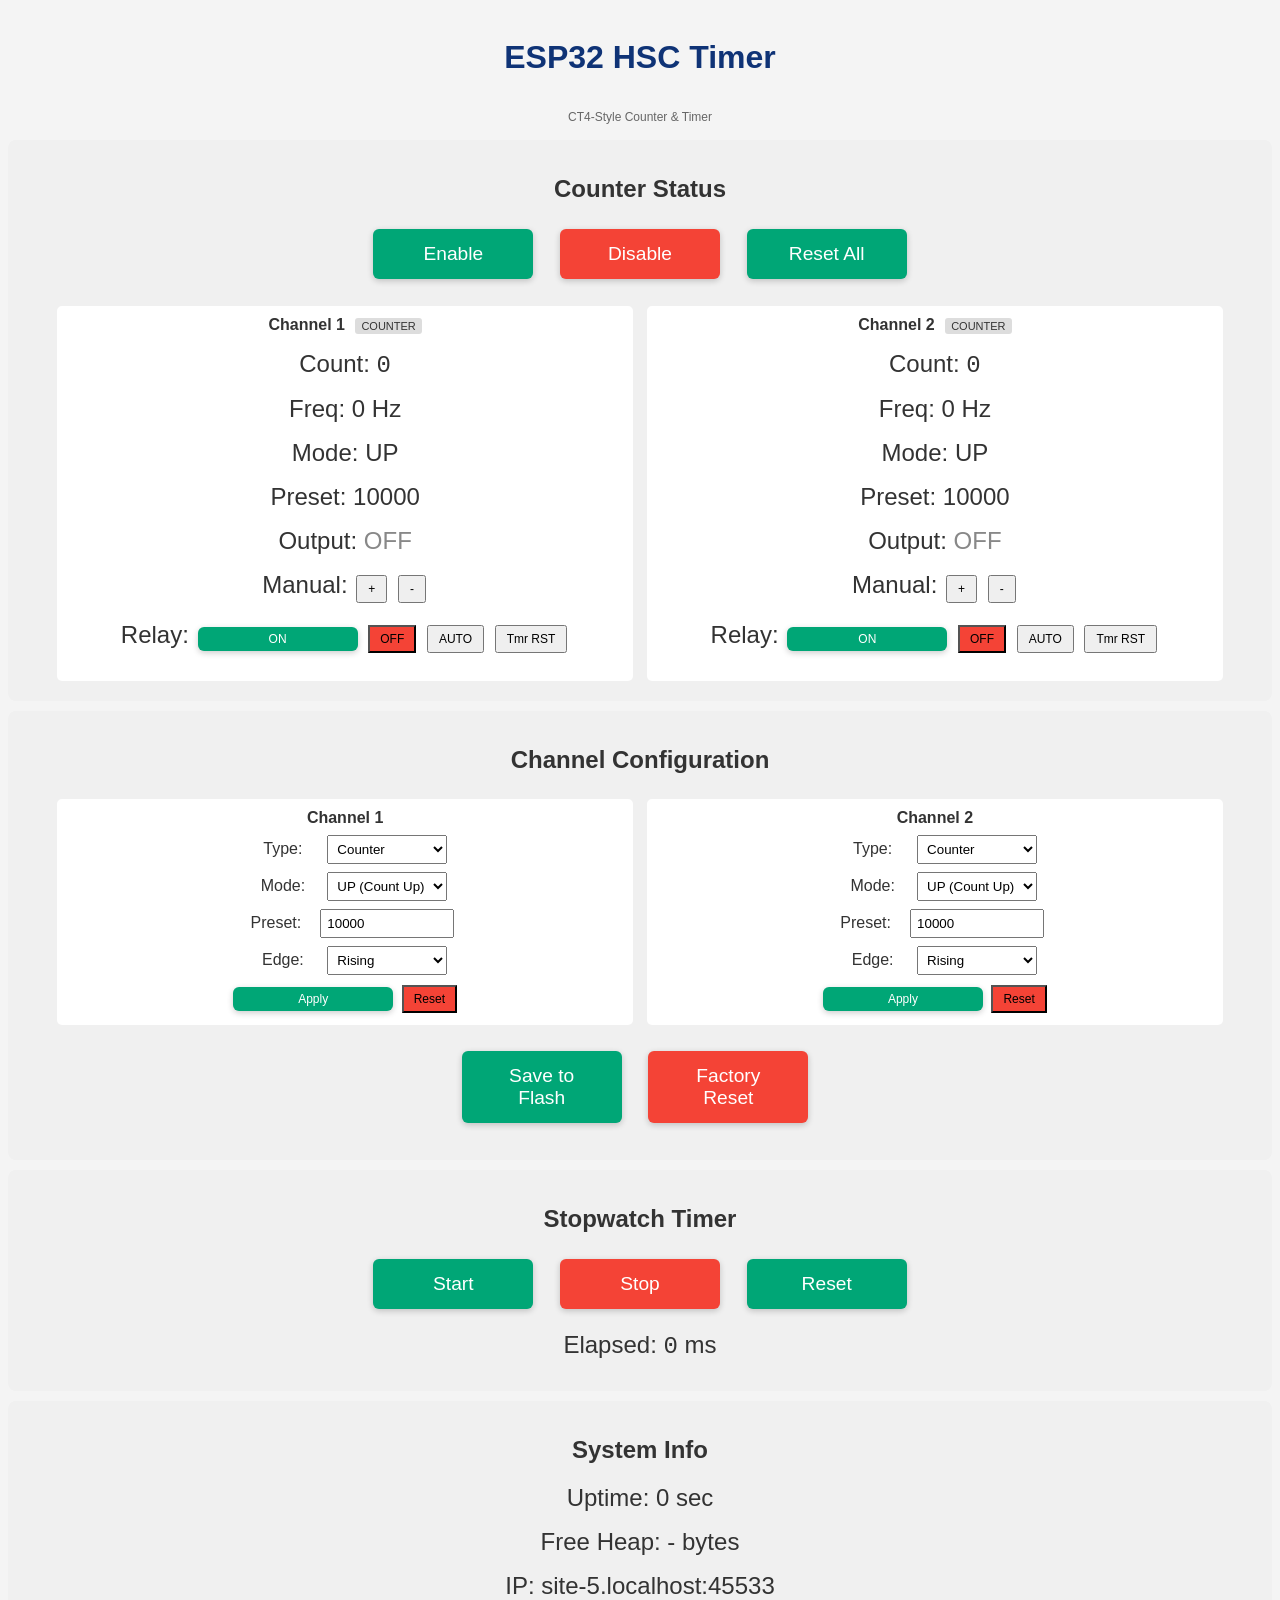
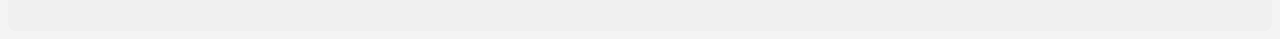
==== commit dba76e9e: "Configurable timer or counter mode for both channel" ====
--- a/data/index.html
+++ b/data/index.html
@@ -76,12 +76,26 @@
 
     <div class="channel-box">
       <span class="ch-label">Channel 2</span>
-      <p>Count: <span class="status-value" id="ch2-count">0</span></p>
-      <p>Freq: <span id="ch2-freq">0</span> Hz</p>
-      <p>Mode: <span id="ch2-mode">UP</span></p>
-      <p>Preset: <span id="ch2-preset-display">10000</span></p>
+      <span class="mode-badge" id="ch2-mode-badge">COUNTER</span>
+
+      <!-- Counter readouts (hidden in timer mode) -->
+      <div id="ch2-counter-status">
+        <p>Count: <span class="status-value" id="ch2-count">0</span></p>
+        <p>Freq: <span id="ch2-freq">0</span> Hz</p>
+        <p>Mode: <span id="ch2-mode">UP</span></p>
+        <p>Preset: <span id="ch2-preset-display">10000</span></p>
+      </div>
+
+      <!-- Timer readouts (hidden in counter mode) -->
+      <div id="ch2-timer-status" class="hidden">
+        <p>Remaining: <span class="status-value" id="t2-remaining">0</span> s</p>
+        <p>Setpoint: <span id="t2-setpoint-display">10</span> s</p>
+        <p>State: <span class="t-state" id="t2-state">IDLE</span></p>
+        <p>Out mode: <span id="t2-outmode-display">LATCH</span></p>
+      </div>
+
       <p>Output: <span id="ch2-output" class="output-off">OFF</span></p>
-      <p>
+      <p id="ch2-manual-row">
         Manual:
         <button class="btn-small" id="btn-ch2-plus">+</button>
         <button class="btn-small" id="btn-ch2-minus">-</button>
@@ -91,6 +105,7 @@
         <button class="btn-small button" id="btn-ch2-out-on">ON</button>
         <button class="btn-small button2" id="btn-ch2-out-off">OFF</button>
         <button class="btn-small" id="btn-ch2-out-auto">AUTO</button>
+        <button class="btn-small" id="btn-ch2-timer-reset">Tmr RST</button>
       </p>
     </div>
   </div>
@@ -160,26 +175,57 @@
     <div class="channel-box">
       <span class="ch-label">Channel 2</span>
       <div class="form-row">
-        <label>Mode:</label>
-        <select id="cfg-ch2-mode">
-          <option value="UP">UP (Count Up)</option>
-          <option value="DN">DN (Count Down)</option>
-          <option value="UDA">UDA (Up/Down)</option>
-          <option value="UDC">UDC (Encoder)</option>
+        <label>Type:</label>
+        <select id="cfg-ch2-type">
+          <option value="counter">Counter</option>
+          <option value="timer">Timer</option>
         </select>
       </div>
-      <div class="form-row">
-        <label>Preset:</label>
-        <input type="number" id="cfg-ch2-preset" value="10000" min="0">
-      </div>
-      <div class="form-row">
-        <label>Edge:</label>
-        <select id="cfg-ch2-edge">
-          <option value="RISING">Rising</option>
-          <option value="FALLING">Falling</option>
-          <option value="BOTH">Both</option>
-        </select>
-      </div>
+
+      <!-- Counter settings (disabled in timer mode) -->
+      <div id="cfg-ch2-counter">
+        <div class="form-row">
+          <label>Mode:</label>
+          <select id="cfg-ch2-mode">
+            <option value="UP">UP (Count Up)</option>
+            <option value="DN">DN (Count Down)</option>
+            <option value="UDA">UDA (Up/Down)</option>
+            <option value="UDC">UDC (Encoder)</option>
+          </select>
+        </div>
+        <div class="form-row">
+          <label>Preset:</label>
+          <input type="number" id="cfg-ch2-preset" value="10000" min="0">
+        </div>
+        <div class="form-row">
+          <label>Edge:</label>
+          <select id="cfg-ch2-edge">
+            <option value="RISING">Rising</option>
+            <option value="FALLING">Falling</option>
+            <option value="BOTH">Both</option>
+          </select>
+        </div>
+      </div>
+
+      <!-- Timer settings (visible in timer mode) -->
+      <div id="cfg-ch2-timer" class="timer-panel hidden">
+        <div class="form-row">
+          <label>Setpoint:</label>
+          <input type="number" id="cfg-ch2-tset" value="10" min="0" max="99999"> <span style="font-size:11px;color:#666;">sec</span>
+        </div>
+        <div class="form-row">
+          <label>Delay Off:</label>
+          <input type="number" id="cfg-ch2-tdelay" value="5" min="0" max="99999"> <span style="font-size:11px;color:#666;">sec</span>
+        </div>
+        <div class="form-row">
+          <label>Out Mode:</label>
+          <select id="cfg-ch2-toutmode">
+            <option value="latch">Latching</option>
+            <option value="delayoff">Delay Off</option>
+          </select>
+        </div>
+      </div>
+
       <button class="btn-small button" id="btn-ch2-apply">Apply</button>
       <button class="btn-small button2" id="btn-ch2-reset">Reset</button>
     </div>
@@ -220,7 +266,8 @@
   const EDITABLE_FIELDS = [
     "cfg-ch1-preset", "cfg-ch1-tset", "cfg-ch1-tdelay", "cfg-ch1-toutmode",
     "cfg-ch1-mode", "cfg-ch1-edge",
-    "cfg-ch2-preset", "cfg-ch2-mode", "cfg-ch2-edge"
+    "cfg-ch2-preset", "cfg-ch2-tset", "cfg-ch2-tdelay", "cfg-ch2-toutmode",
+    "cfg-ch2-mode", "cfg-ch2-edge"
   ];
 
   EDITABLE_FIELDS.forEach(id => {
@@ -250,24 +297,25 @@
     if (el) el.value = value;
   }
 
-  // --- CH1 counter/timer view switching ---
-  let ch1IsTimer = false;
-
-  function applyCh1Type(isTimer) {
-    ch1IsTimer = isTimer;
-
-    document.getElementById("ch1-counter-status").classList.toggle("hidden", isTimer);
-    document.getElementById("ch1-timer-status").classList.toggle("hidden", !isTimer);
-    document.getElementById("ch1-manual-row").classList.toggle("hidden", isTimer);
-    document.getElementById("cfg-ch1-counter").classList.toggle("hidden", isTimer);
-    document.getElementById("cfg-ch1-timer").classList.toggle("hidden", !isTimer);
-
-    const badge = document.getElementById("ch1-mode-badge");
+  // --- Per-channel counter/timer view switching ---
+  // ch is 1 or 2, matching the element id prefixes.
+  const chIsTimer = { 1: false, 2: false };
+
+  function applyChType(ch, isTimer) {
+    chIsTimer[ch] = isTimer;
+
+    document.getElementById(`ch${ch}-counter-status`).classList.toggle("hidden", isTimer);
+    document.getElementById(`ch${ch}-timer-status`).classList.toggle("hidden", !isTimer);
+    document.getElementById(`ch${ch}-manual-row`).classList.toggle("hidden", isTimer);
+    document.getElementById(`cfg-ch${ch}-counter`).classList.toggle("hidden", isTimer);
+    document.getElementById(`cfg-ch${ch}-timer`).classList.toggle("hidden", !isTimer);
+
+    const badge = document.getElementById(`ch${ch}-mode-badge`);
     badge.textContent = isTimer ? "TIMER" : "COUNTER";
     badge.className = isTimer ? "mode-badge timer" : "mode-badge";
 
     // Keep the type selector in sync when the change came from the device
-    const sel = document.getElementById("cfg-ch1-type");
+    const sel = document.getElementById(`cfg-ch${ch}-type`);
     const want = isTimer ? "timer" : "counter";
     if (sel.value !== want) sel.value = want;
   }
@@ -295,7 +343,7 @@
       }
 
       // Channel 1 timer mode
-      if (d.ch1_mode_type !== undefined) applyCh1Type(d.ch1_mode_type === "TIMER");
+      if (d.ch1_mode_type !== undefined) applyChType(1, d.ch1_mode_type === "TIMER");
       if (d.t_remaining !== undefined) document.getElementById("t-remaining").textContent = d.t_remaining;
       if (d.t_setpoint !== undefined) document.getElementById("t-setpoint-display").textContent = d.t_setpoint;
       if (d.t_state !== undefined) document.getElementById("t-state").textContent = d.t_state;
@@ -303,7 +351,7 @@
         document.getElementById("t-outmode-display").textContent =
           d.t_outmode === "LATCH" ? "LATCHING" : "DELAY OFF";
       }
-      
+
       // Channel 2 data
       if (d.ch2_count !== undefined) document.getElementById("ch2-count").textContent = d.ch2_count;
       if (d.ch2_freq !== undefined) document.getElementById("ch2-freq").textContent = d.ch2_freq;
@@ -314,7 +362,17 @@
         el.textContent = d.ch2_out ? "ON" : "OFF";
         el.className = d.ch2_out ? "output-on" : "output-off";
       }
-      
+
+      // Channel 2 timer mode
+      if (d.ch2_mode_type !== undefined) applyChType(2, d.ch2_mode_type === "TIMER");
+      if (d.t2_remaining !== undefined) document.getElementById("t2-remaining").textContent = d.t2_remaining;
+      if (d.t2_setpoint !== undefined) document.getElementById("t2-setpoint-display").textContent = d.t2_setpoint;
+      if (d.t2_state !== undefined) document.getElementById("t2-state").textContent = d.t2_state;
+      if (d.t2_outmode !== undefined) {
+        document.getElementById("t2-outmode-display").textContent =
+          d.t2_outmode === "LATCH" ? "LATCHING" : "DELAY OFF";
+      }
+
       // Timer
       if (d.timer !== undefined) document.getElementById("timer-val").textContent = d.timer;
       
@@ -330,6 +388,11 @@
       if (d.t_outmode !== undefined) {
         syncField("cfg-ch1-toutmode", d.t_outmode === "LATCH" ? "latch" : "delayoff");
       }
+      syncField("cfg-ch2-tset", d.t2_setpoint);
+      syncField("cfg-ch2-tdelay", d.t2_delay);
+      if (d.t2_outmode !== undefined) {
+        syncField("cfg-ch2-toutmode", d.t2_outmode === "LATCH" ? "latch" : "delayoff");
+      }
 
     } catch(e) {
       console.warn("ws parse error:", evt.data);
@@ -378,46 +441,39 @@
   document.getElementById('btn-timer-disable').onclick = () => apiCall('/timer/disable');
   document.getElementById('btn-timer-reset').onclick = () => apiCall('/timer/reset');
 
-  // --- Channel 1 config ---
-  // Switching type takes effect immediately so the device hands GPIO25 over
-  // to the right owner before any other setting is applied.
-  document.getElementById('cfg-ch1-type').onchange = (e) => {
-    const type = e.target.value;
-    applyCh1Type(type === "timer");
-    apiCall(`/ch1/mode?type=${type}`, true);
-  };
-
-  document.getElementById('btn-ch1-apply').onclick = () => {
-    if (ch1IsTimer) {
-      const sec = document.getElementById('cfg-ch1-tset').value;
-      const delay = document.getElementById('cfg-ch1-tdelay').value;
-      const outmode = document.getElementById('cfg-ch1-toutmode').value;
-      apiCall(`/ch1/timer/set?sec=${sec}&delay=${delay}&outmode=${outmode}`, true,
-              ['cfg-ch1-tset', 'cfg-ch1-tdelay', 'cfg-ch1-toutmode']);
-    } else {
-      const mode = document.getElementById('cfg-ch1-mode').value;
-      const preset = document.getElementById('cfg-ch1-preset').value;
-      const edge = document.getElementById('cfg-ch1-edge').value;
-      apiCall(`/config/ch1?mode=${mode}&preset=${preset}&edge=${edge}`, true,
-              ['cfg-ch1-mode', 'cfg-ch1-preset', 'cfg-ch1-edge']);
-    }
-  };
-
-  // Reset clears the timer output in timer mode, the count in counter mode
-  document.getElementById('btn-ch1-reset').onclick = () =>
-    apiCall(ch1IsTimer ? '/ch1/timer/reset' : '/counter/reset/1');
-
-  document.getElementById('btn-ch1-timer-reset').onclick = () => apiCall('/ch1/timer/reset');
-
-  // --- Channel 2 config ---
-  document.getElementById('btn-ch2-apply').onclick = () => {
-    const mode = document.getElementById('cfg-ch2-mode').value;
-    const preset = document.getElementById('cfg-ch2-preset').value;
-    const edge = document.getElementById('cfg-ch2-edge').value;
-    apiCall(`/config/ch2?mode=${mode}&preset=${preset}&edge=${edge}`, true,
-            ['cfg-ch2-mode', 'cfg-ch2-preset', 'cfg-ch2-edge']);
-  };
-  document.getElementById('btn-ch2-reset').onclick = () => apiCall('/counter/reset/2');
+  // --- Channel config (identical for both channels) ---
+  [1, 2].forEach(ch => {
+    // Switching type takes effect immediately so the device hands the output
+    // pin over to the right owner before any other setting is applied.
+    document.getElementById(`cfg-ch${ch}-type`).onchange = (e) => {
+      const type = e.target.value;
+      applyChType(ch, type === "timer");
+      apiCall(`/ch${ch}/mode?type=${type}`, true);
+    };
+
+    document.getElementById(`btn-ch${ch}-apply`).onclick = () => {
+      if (chIsTimer[ch]) {
+        const sec = document.getElementById(`cfg-ch${ch}-tset`).value;
+        const delay = document.getElementById(`cfg-ch${ch}-tdelay`).value;
+        const outmode = document.getElementById(`cfg-ch${ch}-toutmode`).value;
+        apiCall(`/ch${ch}/timer/set?sec=${sec}&delay=${delay}&outmode=${outmode}`, true,
+                [`cfg-ch${ch}-tset`, `cfg-ch${ch}-tdelay`, `cfg-ch${ch}-toutmode`]);
+      } else {
+        const mode = document.getElementById(`cfg-ch${ch}-mode`).value;
+        const preset = document.getElementById(`cfg-ch${ch}-preset`).value;
+        const edge = document.getElementById(`cfg-ch${ch}-edge`).value;
+        apiCall(`/config/ch${ch}?mode=${mode}&preset=${preset}&edge=${edge}`, true,
+                [`cfg-ch${ch}-mode`, `cfg-ch${ch}-preset`, `cfg-ch${ch}-edge`]);
+      }
+    };
+
+    // Reset clears the timer output in timer mode, the count in counter mode
+    document.getElementById(`btn-ch${ch}-reset`).onclick = () =>
+      apiCall(chIsTimer[ch] ? `/ch${ch}/timer/reset` : `/counter/reset/${ch}`);
+
+    document.getElementById(`btn-ch${ch}-timer-reset`).onclick = () =>
+      apiCall(`/ch${ch}/timer/reset`);
+  });
 
   // --- NVS controls ---
   document.getElementById('btn-save-nvs').onclick = () => apiCall('/config/save', true);
@@ -438,14 +494,22 @@
         if (cfg.ch2_preset) document.getElementById('cfg-ch2-preset').value = cfg.ch2_preset;
         if (cfg.ch2_edge) document.getElementById('cfg-ch2-edge').value = cfg.ch2_edge;
 
-        // CH1 timer settings (use != null so a stored 0 is still applied)
+        // Timer settings (use != null so a stored 0 is still applied)
         if (cfg.t_setpoint != null) document.getElementById('cfg-ch1-tset').value = cfg.t_setpoint;
         if (cfg.t_delay != null) document.getElementById('cfg-ch1-tdelay').value = cfg.t_delay;
         if (cfg.t_outmode) {
           document.getElementById('cfg-ch1-toutmode').value =
             cfg.t_outmode === "LATCH" ? "latch" : "delayoff";
         }
-        if (cfg.ch1_mode_type) applyCh1Type(cfg.ch1_mode_type === "TIMER");
+        if (cfg.ch1_mode_type) applyChType(1, cfg.ch1_mode_type === "TIMER");
+
+        if (cfg.t2_setpoint != null) document.getElementById('cfg-ch2-tset').value = cfg.t2_setpoint;
+        if (cfg.t2_delay != null) document.getElementById('cfg-ch2-tdelay').value = cfg.t2_delay;
+        if (cfg.t2_outmode) {
+          document.getElementById('cfg-ch2-toutmode').value =
+            cfg.t2_outmode === "LATCH" ? "latch" : "delayoff";
+        }
+        if (cfg.ch2_mode_type) applyChType(2, cfg.ch2_mode_type === "TIMER");
       }
     });
     document.getElementById('sys-ip').textContent = window.location.host;
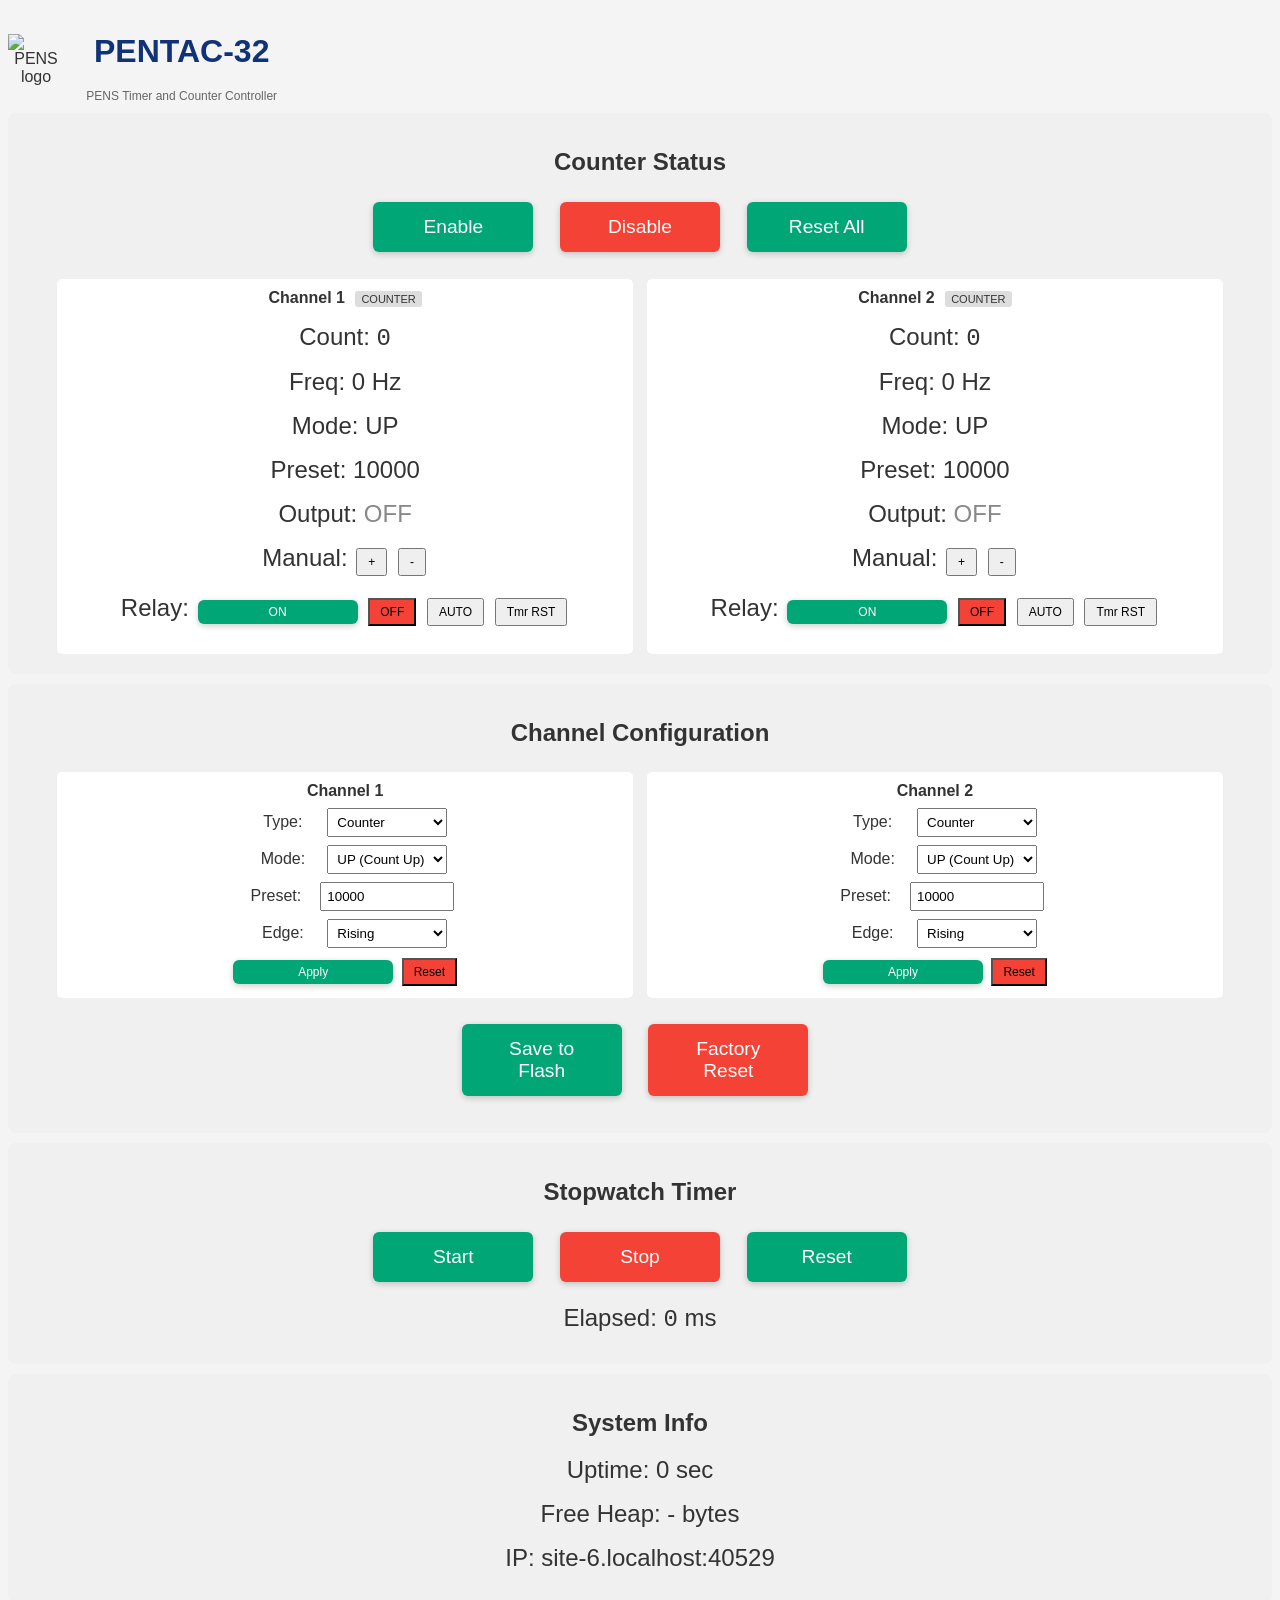
==== commit eae9a06e: "Add pens logo to web server and TFT, also fix some title and centraling text" ====
--- a/data/index.html
+++ b/data/index.html
@@ -2,7 +2,7 @@
 <html>
 <head>
   <meta charset="UTF-8">
-  <title>ESP32 HSC Timer - CT4 Style</title>
+  <title>PENTAC-32 | PENS Timer and Counter Controller</title>
   <meta name="viewport" content="width=device-width, initial-scale=1">
   <link rel="stylesheet" type="text/css" href="style.css">
   <style>
@@ -24,11 +24,23 @@
     .t-state { font-family: monospace; font-weight: bold; }
     /* Unsaved edit: the device no longer overwrites this box until Apply */
     input.dirty, select.dirty { background: #fff8d0; border: 1px solid #d4a017; }
+    /* Brand header */
+    .brand-header { display: flex; align-items: center; gap: 14px; margin: 16px 0 8px; }
+    .brand-logo { width: 56px; height: auto; flex: none; }
+    .brand-text h1 { margin: 0; line-height: 1.1; }
+    .brand-text p { margin: 2px 0 0; font-size: 12px; color: #666; }
   </style>
 </head>
 <body>
-  <h1>ESP32 HSC Timer</h1>
-  <p style="font-size: 12px; color: #666;">CT4-Style Counter &amp; Timer</p>
+  <!-- Header: PENS logo + title. logo.png is the real artwork, served from
+       LittleFS with a long cache lifetime so it loads once per browser. -->
+  <div class="brand-header">
+    <img src="/logo.png" class="brand-logo" alt="PENS logo">
+    <span class="brand-text">
+      <h1>PENTAC-32</h1>
+      <p>PENS Timer and Counter Controller</p>
+    </span>
+  </div>
 
   <!-- Counter Status Section -->
   <div class="config-section">
